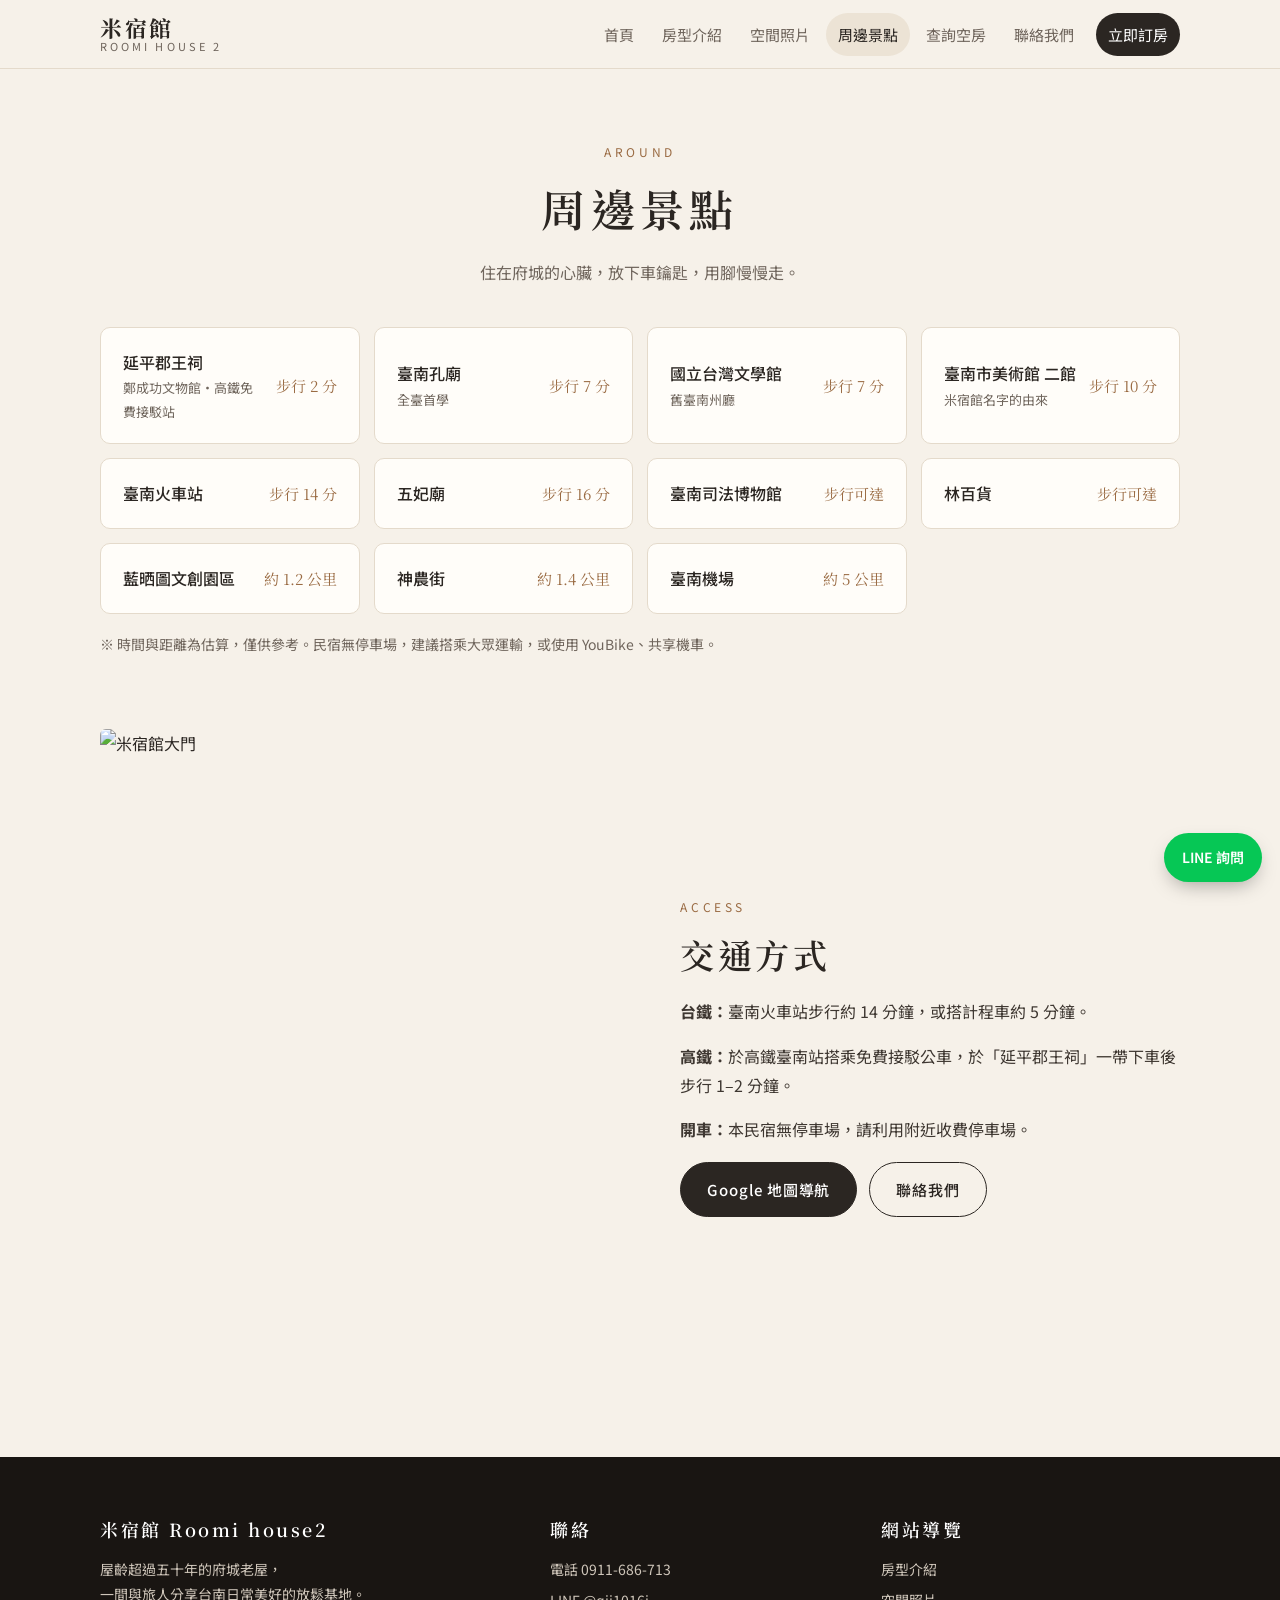
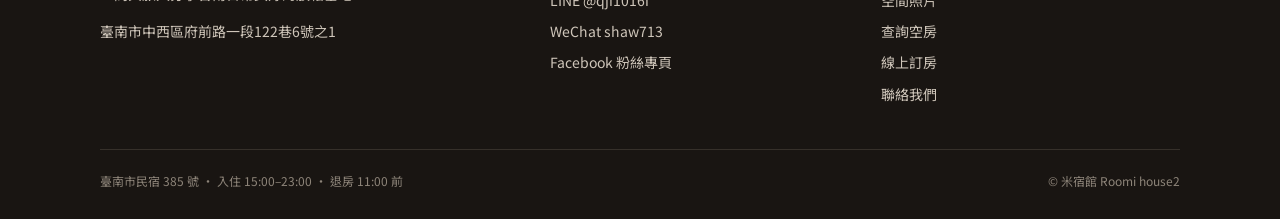
==== area.html @ dd99459d "Add Roomi house2 website" ====
<!DOCTYPE html>
<html lang="zh-Hant-TW">
<head>
<meta charset="utf-8">
<meta name="viewport" content="width=device-width, initial-scale=1">
<title>周邊景點｜米宿館 Roomi house2</title>
<meta name="description" content="米宿館周邊景點：延平郡王祠、孔廟、台灣文學館、臺南市美術館、林百貨，全程步行可達。">
<meta property="og:title" content="周邊景點｜米宿館 Roomi house2">
<meta property="og:description" content="米宿館周邊景點：延平郡王祠、孔廟、台灣文學館、臺南市美術館、林百貨，全程步行可達。">
<meta property="og:image" content="images/p03.jpg">
<link rel="icon" href="data:image/svg+xml,<svg xmlns='http://www.w3.org/2000/svg' viewBox='0 0 100 100'><rect width='100' height='100' rx='20' fill='%232b2622'/><text x='50' y='68' font-size='54' text-anchor='middle' fill='%23f6f1e9' font-family='serif'>米</text></svg>">
<link rel="preconnect" href="https://fonts.googleapis.com">
<link rel="preconnect" href="https://fonts.gstatic.com" crossorigin>
<link href="https://fonts.googleapis.com/css2?family=Noto+Sans+TC:wght@400;500;700&family=Noto+Serif+TC:wght@500;600&display=swap" rel="stylesheet">
<link rel="stylesheet" href="style.css">
<script type="application/ld+json">{"@context":"https://schema.org","@type":"LodgingBusiness","name":"米宿館 Roomi house2","telephone":"+886-911-686-713","address":{"@type":"PostalAddress","streetAddress":"府前路一段122巷6號之1","addressLocality":"中西區","addressRegion":"臺南市","addressCountry":"TW"},"checkinTime":"15:00","checkoutTime":"11:00","sameAs":["https://www.facebook.com/feng.misu2/","https://www.booking.com/hotel/tw/mi-su-guan-roomi-house2.zh-tw.html"]}</script>
</head>
<body>
<header class="site-header"><div class="wrap">
  <a class="brand" href="index.html"><b>米宿館</b><small>Roomi house 2</small></a>
  <button class="menu-btn" aria-label="選單">☰</button>
  <nav class="nav"><a href="index.html">首頁</a><a href="rooms.html">房型介紹</a><a href="gallery.html">空間照片</a><a href="area.html" class="active">周邊景點</a><a href="availability.html">查詢空房</a><a href="contact.html">聯絡我們</a><a class="cta" href="booking.html">立即訂房</a></nav>
</div></header>
<main>
<div class="page-head wrap"><span class="eyebrow">Around</span><h1>周邊景點</h1><p>住在府城的心臟，放下車鑰匙，用腳慢慢走。</p></div>
<div class="wrap"><div class="spots"><div class="spot"><div><b>延平郡王祠</b><small>鄭成功文物館・高鐵免費接駁站</small></div><span class="t">步行 2 分</span></div><div class="spot"><div><b>臺南孔廟</b><small>全臺首學</small></div><span class="t">步行 7 分</span></div><div class="spot"><div><b>國立台灣文學館</b><small>舊臺南州廳</small></div><span class="t">步行 7 分</span></div><div class="spot"><div><b>臺南市美術館 二館</b><small>米宿館名字的由來</small></div><span class="t">步行 10 分</span></div><div class="spot"><div><b>臺南火車站</b></div><span class="t">步行 14 分</span></div><div class="spot"><div><b>五妃廟</b></div><span class="t">步行 16 分</span></div><div class="spot"><div><b>臺南司法博物館</b></div><span class="t">步行可達</span></div><div class="spot"><div><b>林百貨</b></div><span class="t">步行可達</span></div><div class="spot"><div><b>藍晒圖文創園區</b></div><span class="t">約 1.2 公里</span></div><div class="spot"><div><b>神農街</b></div><span class="t">約 1.4 公里</span></div><div class="spot"><div><b>臺南機場</b></div><span class="t">約 5 公里</span></div></div>
<p class="note" style="margin-top:18px">※ 時間與距離為估算，僅供參考。民宿無停車場，建議搭乘大眾運輸，或使用 YouBike、共享機車。</p></div>
<section><div class="wrap split">
  <img src="images/p42.jpg" alt="米宿館大門" loading="lazy">
  <div class="story"><span class="eyebrow">Access</span><h2 class="sec-title">交通方式</h2>
    <p><b>台鐵：</b>臺南火車站步行約 14 分鐘，或搭計程車約 5 分鐘。</p>
    <p><b>高鐵：</b>於高鐵臺南站搭乘免費接駁公車，於「延平郡王祠」一帶下車後步行 1–2 分鐘。</p>
    <p><b>開車：</b>本民宿無停車場，請利用附近收費停車場。</p>
    <div class="btns" style="margin-top:18px"><a class="btn solid" href="https://www.google.com/maps/search/?api=1&query=臺南市中西區府前路一段122巷6號之1 米宿館" target="_blank" rel="noopener">Google 地圖導航</a><a class="btn" href="contact.html">聯絡我們</a></div>
  </div></div></section>
</main>
<footer class="site-footer"><div class="wrap">
  <div class="cols">
    <div><h4>米宿館 Roomi house2</h4>
      <p>屋齡超過五十年的府城老屋，<br>一間與旅人分享台南日常美好的放鬆基地。</p>
      <p style="margin-top:12px">臺南市中西區府前路一段122巷6號之1</p></div>
    <div><h4>聯絡</h4><ul>
      <li><a href="tel:0911686713">電話 0911-686-713</a></li>
      <li><a href="https://line.me/R/ti/p/@qji1016i" target="_blank" rel="noopener">LINE @qji1016i</a></li>
      <li>WeChat shaw713</li>
      <li><a href="https://www.facebook.com/feng.misu2/" target="_blank" rel="noopener">Facebook 粉絲專頁</a></li></ul></div>
    <div><h4>網站導覽</h4><ul>
      <li><a href="rooms.html">房型介紹</a></li><li><a href="gallery.html">空間照片</a></li>
      <li><a href="availability.html">查詢空房</a></li><li><a href="booking.html">線上訂房</a></li>
      <li><a href="contact.html">聯絡我們</a></li></ul></div>
  </div>
  <div class="bottom"><span>臺南市民宿 385 號 ・ 入住 15:00–23:00 ・ 退房 11:00 前</span><span>© 米宿館 Roomi house2</span></div>
</div></footer>
<a class="float-line" href="https://line.me/R/ti/p/@qji1016i" target="_blank" rel="noopener">LINE 詢問</a>
<script src="main.js"></script>
</body>
</html>
---- style.css ----
:root{
  --bg:#f6f1e9;--paper:#fffdf9;--ink:#2b2622;--muted:#6f655c;--line:#e4dacb;
  --wood:#9a6b43;--orange:#c9692a;--blue:#3d6a8a;--dark:#1f1b18;
  --serif:"Noto Serif TC",serif;--sans:"Noto Sans TC",-apple-system,"PingFang TC",sans-serif;
}
*{box-sizing:border-box;margin:0;padding:0}
html{scroll-behavior:smooth}
body{background:var(--bg);color:var(--ink);font-family:var(--sans);line-height:1.8;font-size:16px;-webkit-font-smoothing:antialiased}
img{max-width:100%;display:block}
a{color:inherit;text-decoration:none}
.wrap{max-width:1120px;margin:0 auto;padding:0 20px}

/* header */
.site-header{position:sticky;top:0;z-index:50;background:rgba(246,241,233,.94);backdrop-filter:blur(8px);border-bottom:1px solid var(--line)}
.site-header .wrap{display:flex;align-items:center;justify-content:space-between;height:68px}
.brand{display:flex;flex-direction:column;line-height:1.15}
.brand b{font-family:var(--serif);font-size:22px;letter-spacing:.12em}
.brand small{font-size:11px;letter-spacing:.28em;color:var(--muted);text-transform:uppercase}
.nav{display:flex;gap:4px;align-items:center}
.nav a{padding:8px 12px;font-size:15px;border-radius:999px;color:var(--muted);transition:.2s}
.nav a:hover,.nav a.active{color:var(--ink);background:#ece3d5}
.nav a.cta{background:var(--ink);color:#fff;margin-left:6px}
.nav a.cta:hover{background:var(--wood)}
.menu-btn{display:none;background:none;border:0;font-size:26px;cursor:pointer;color:var(--ink)}
@media(max-width:900px){
  .menu-btn{display:block}
  .nav{position:absolute;top:68px;left:0;right:0;flex-direction:column;align-items:stretch;background:var(--bg);border-bottom:1px solid var(--line);padding:10px 16px 16px;display:none}
  .nav.open{display:flex}
  .nav a{padding:12px 14px;border-radius:10px}
  .nav a.cta{margin:6px 0 0;text-align:center}
}

/* buttons */
.btns{display:flex;flex-wrap:wrap;gap:12px}
.btn{display:inline-flex;align-items:center;justify-content:center;gap:8px;padding:13px 26px;border-radius:999px;font-size:15px;font-weight:500;letter-spacing:.06em;border:1.5px solid var(--ink);cursor:pointer;transition:.2s;background:transparent;color:var(--ink);font-family:inherit}
.btn:hover{background:var(--ink);color:#fff}
.btn.solid{background:var(--ink);color:#fff}
.btn.solid:hover{background:var(--wood);border-color:var(--wood)}
.btn.light{border-color:#fff;color:#fff}
.btn.light:hover{background:#fff;color:var(--ink)}
.btn.light.solid{background:#fff;color:var(--ink)}
.btn.light.solid:hover{background:var(--bg)}
.btn.line{background:#06c755;border-color:#06c755;color:#fff}
.btn.line:hover{background:#05a948;border-color:#05a948}
.btn.block{width:100%}

/* hero */
.hero{position:relative;min-height:calc(100vh - 68px);display:flex;align-items:flex-end;color:#fff;overflow:hidden}
.hero img{position:absolute;inset:0;width:100%;height:100%;object-fit:cover}
.hero::after{content:"";position:absolute;inset:0;background:linear-gradient(180deg,rgba(0,0,0,.05) 30%,rgba(20,15,10,.72))}
.hero .wrap{position:relative;z-index:2;padding-bottom:72px;width:100%}
.hero .eyebrow{letter-spacing:.3em;font-size:13px;opacity:.9}
.hero h1{font-family:var(--serif);font-size:clamp(40px,7vw,76px);font-weight:600;letter-spacing:.12em;line-height:1.2;margin:10px 0 14px}
.hero p{font-size:clamp(16px,2vw,19px);max-width:560px;opacity:.95;margin-bottom:30px}

/* page head */
.page-head{padding:72px 0 40px;text-align:center}
.page-head .eyebrow{letter-spacing:.3em;font-size:12px;color:var(--wood);text-transform:uppercase}
.page-head h1{font-family:var(--serif);font-size:clamp(30px,4.5vw,44px);letter-spacing:.12em;margin:6px 0 10px;font-weight:600}
.page-head p{color:var(--muted);max-width:620px;margin:0 auto}

section{padding:72px 0}
.sec-title{font-family:var(--serif);font-size:clamp(26px,3.5vw,34px);letter-spacing:.1em;margin-bottom:12px;font-weight:600}
.sec-lead{color:var(--muted);max-width:640px;margin-bottom:36px}
.eyebrow{letter-spacing:.3em;font-size:12px;color:var(--wood);text-transform:uppercase;display:block;margin-bottom:6px}

/* split */
.split{display:grid;grid-template-columns:1.05fr 1fr;gap:56px;align-items:center}
.split img{border-radius:6px;aspect-ratio:4/5;object-fit:cover;width:100%}
@media(max-width:820px){.split{grid-template-columns:1fr;gap:28px}}
.story p{margin-bottom:16px;color:#3e3731}

/* stats */
.stats{display:grid;grid-template-columns:repeat(4,1fr);border-top:1px solid var(--line);border-bottom:1px solid var(--line)}
.stat{padding:28px 16px;text-align:center;border-right:1px solid var(--line)}
.stat:last-child{border-right:0}
.stat b{display:block;font-family:var(--serif);font-size:30px;font-weight:600}
.stat span{font-size:13px;color:var(--muted);letter-spacing:.08em}
@media(max-width:700px){.stats{grid-template-columns:repeat(2,1fr)}.stat:nth-child(2){border-right:0}.stat:nth-child(-n+2){border-bottom:1px solid var(--line)}}

/* cards */
.cards{display:grid;grid-template-columns:repeat(auto-fit,minmax(240px,1fr));gap:22px}
.card{background:var(--paper);border-radius:8px;overflow:hidden;border:1px solid var(--line);display:flex;flex-direction:column;transition:.25s}
.card:hover{transform:translateY(-3px);box-shadow:0 14px 30px -18px rgba(60,40,20,.35)}
.card img{aspect-ratio:4/3;object-fit:cover;width:100%}
.card .body{padding:20px 22px 24px;flex:1;display:flex;flex-direction:column}
.card h3{font-family:var(--serif);font-size:20px;letter-spacing:.08em;margin-bottom:4px}
.card .meta{font-size:13px;color:var(--muted);margin-bottom:12px}
.card p{font-size:14.5px;color:#4a423b;flex:1}
.tag{display:inline-block;width:10px;height:10px;border-radius:50%;margin-right:8px;vertical-align:1px}

/* dark band */
.band{background:var(--dark);color:#f1ebe2;text-align:center}
.band h2{font-family:var(--serif);font-size:clamp(26px,3.6vw,36px);letter-spacing:.12em;margin-bottom:10px;font-weight:600}
.band p{opacity:.8;margin-bottom:28px}
.band .btns{justify-content:center}

/* rooms page */
.room{display:grid;grid-template-columns:1.2fr 1fr;gap:44px;align-items:center;padding:48px 0;border-bottom:1px solid var(--line)}
.room:nth-child(even) .room-media{order:2}
.room-media{display:grid;grid-template-columns:2fr 1fr;gap:8px}
.room-media img{width:100%;height:100%;object-fit:cover;border-radius:4px;aspect-ratio:4/3}
.room-media .side{display:grid;gap:8px}
.room-media .side img{aspect-ratio:auto;height:100%}
.room h2{font-family:var(--serif);font-size:30px;letter-spacing:.1em;margin-bottom:6px;font-weight:600}
.room .specs{display:flex;flex-wrap:wrap;gap:8px;margin:14px 0 18px}
.room .specs span{font-size:13px;border:1px solid var(--line);background:var(--paper);padding:4px 12px;border-radius:999px}
.room p{color:#4a423b;margin-bottom:22px}
@media(max-width:820px){.room{grid-template-columns:1fr;gap:22px}.room:nth-child(even) .room-media{order:0}}
.amen{display:grid;grid-template-columns:repeat(auto-fit,minmax(200px,1fr));gap:12px 28px;list-style:none}
.amen li{padding:12px 0;border-bottom:1px dashed var(--line);font-size:15px}
.amen li::before{content:"—";color:var(--wood);margin-right:10px}

/* gallery */
.filters{display:flex;flex-wrap:wrap;gap:8px;justify-content:center;margin-bottom:30px}
.filters button{font-family:inherit;border:1px solid var(--line);background:var(--paper);padding:8px 18px;border-radius:999px;cursor:pointer;font-size:14px;color:var(--muted)}
.filters button.active{background:var(--ink);color:#fff;border-color:var(--ink)}
.masonry{columns:3 280px;column-gap:12px}
.masonry figure{break-inside:avoid;margin-bottom:12px;cursor:zoom-in;overflow:hidden;border-radius:4px;background:#e9e0d2}
.masonry img{width:100%;transition:transform .5s}
.masonry figure:hover img{transform:scale(1.04)}
.masonry figure.hide{display:none}
.lightbox{position:fixed;inset:0;background:rgba(15,12,10,.94);display:none;align-items:center;justify-content:center;z-index:100}
.lightbox.open{display:flex}
.lightbox img{max-width:92vw;max-height:86vh;border-radius:2px}
.lightbox button{position:absolute;background:none;border:0;color:#fff;font-size:38px;cursor:pointer;padding:16px;opacity:.8}
.lightbox button:hover{opacity:1}
.lb-close{top:8px;right:12px}.lb-prev{left:6px;top:50%;transform:translateY(-50%)}.lb-next{right:6px;top:50%;transform:translateY(-50%)}
.lb-count{position:absolute;bottom:18px;color:#ccc;font-size:14px;letter-spacing:.1em}

/* forms */
.panel{background:var(--paper);border:1px solid var(--line);border-radius:10px;padding:32px}
.form-grid{display:grid;grid-template-columns:1fr 1fr;gap:16px 18px}
.form-grid .full{grid-column:1/-1}
label{display:block;font-size:13px;color:var(--muted);margin-bottom:6px;letter-spacing:.05em}
input,select,textarea{width:100%;padding:12px 14px;border:1px solid var(--line);border-radius:8px;background:#fff;font-family:inherit;font-size:16px;color:var(--ink)}
input:focus,select:focus,textarea:focus{outline:2px solid var(--wood);outline-offset:-1px;border-color:transparent}
textarea{min-height:110px;resize:vertical}
@media(max-width:640px){.form-grid{grid-template-columns:1fr}.panel{padding:22px}}
.two-col{display:grid;grid-template-columns:1.3fr 1fr;gap:28px;align-items:start}
@media(max-width:860px){.two-col{grid-template-columns:1fr}}
.note{font-size:14px;color:var(--muted)}
.note li{margin:0 0 8px 18px}
.result{margin-top:20px;padding:18px;border-radius:8px;background:#f1e8da;display:none}
.result.show{display:block}
.result pre{white-space:pre-wrap;font-family:inherit;font-size:14.5px;margin:10px 0 14px}

/* steps */
.steps{display:grid;grid-template-columns:repeat(4,1fr);gap:16px;counter-reset:s}
.step{background:var(--paper);border:1px solid var(--line);border-radius:10px;padding:24px 20px;counter-increment:s}
.step::before{content:"0" counter(s);font-family:var(--serif);font-size:28px;color:var(--wood);display:block;margin-bottom:6px}
.step h3{font-size:17px;margin-bottom:6px}
.step p{font-size:14px;color:var(--muted)}
@media(max-width:860px){.steps{grid-template-columns:1fr 1fr}}
@media(max-width:520px){.steps{grid-template-columns:1fr}}

/* contact */
.contact-list{list-style:none}
.contact-list li{display:flex;gap:16px;padding:18px 0;border-bottom:1px solid var(--line);align-items:flex-start}
.contact-list .k{min-width:84px;font-size:13px;letter-spacing:.12em;color:var(--wood);padding-top:2px}
.contact-list .v{font-size:17px}
.contact-list .v small{display:block;font-size:13px;color:var(--muted)}
.map{width:100%;aspect-ratio:4/3;border:0;border-radius:10px;background:#e9e0d2}

/* area */
.spots{display:grid;grid-template-columns:repeat(auto-fit,minmax(250px,1fr));gap:14px}
.spot{background:var(--paper);border:1px solid var(--line);border-radius:10px;padding:20px 22px;display:flex;justify-content:space-between;gap:12px;align-items:center}
.spot b{font-size:16px;font-weight:500}
.spot small{display:block;color:var(--muted);font-size:13px}
.spot .t{font-family:var(--serif);color:var(--wood);white-space:nowrap;font-size:15px}

/* footer */
.site-footer{background:#191512;color:#cfc6ba;padding:56px 0 28px;font-size:14px}
.site-footer .cols{display:grid;grid-template-columns:1.4fr 1fr 1fr;gap:32px;margin-bottom:36px}
.site-footer h4{color:#fff;font-family:var(--serif);letter-spacing:.14em;font-size:18px;margin-bottom:12px;font-weight:600}
.site-footer a:hover{color:#fff}
.site-footer ul{list-style:none}
.site-footer li{margin-bottom:6px}
.site-footer .bottom{border-top:1px solid #36302a;padding-top:20px;font-size:12px;color:#8d8479;display:flex;justify-content:space-between;flex-wrap:wrap;gap:8px}
@media(max-width:760px){.site-footer .cols{grid-template-columns:1fr}}

/* floating */
.float-line{position:fixed;right:18px;bottom:18px;z-index:60;background:#06c755;color:#fff;border-radius:999px;padding:12px 18px;font-weight:600;font-size:14px;box-shadow:0 8px 20px -6px rgba(0,0,0,.35)}
.fade{opacity:0;transform:translateY(16px);transition:opacity .8s,transform .8s}
.fade.in{opacity:1;transform:none}
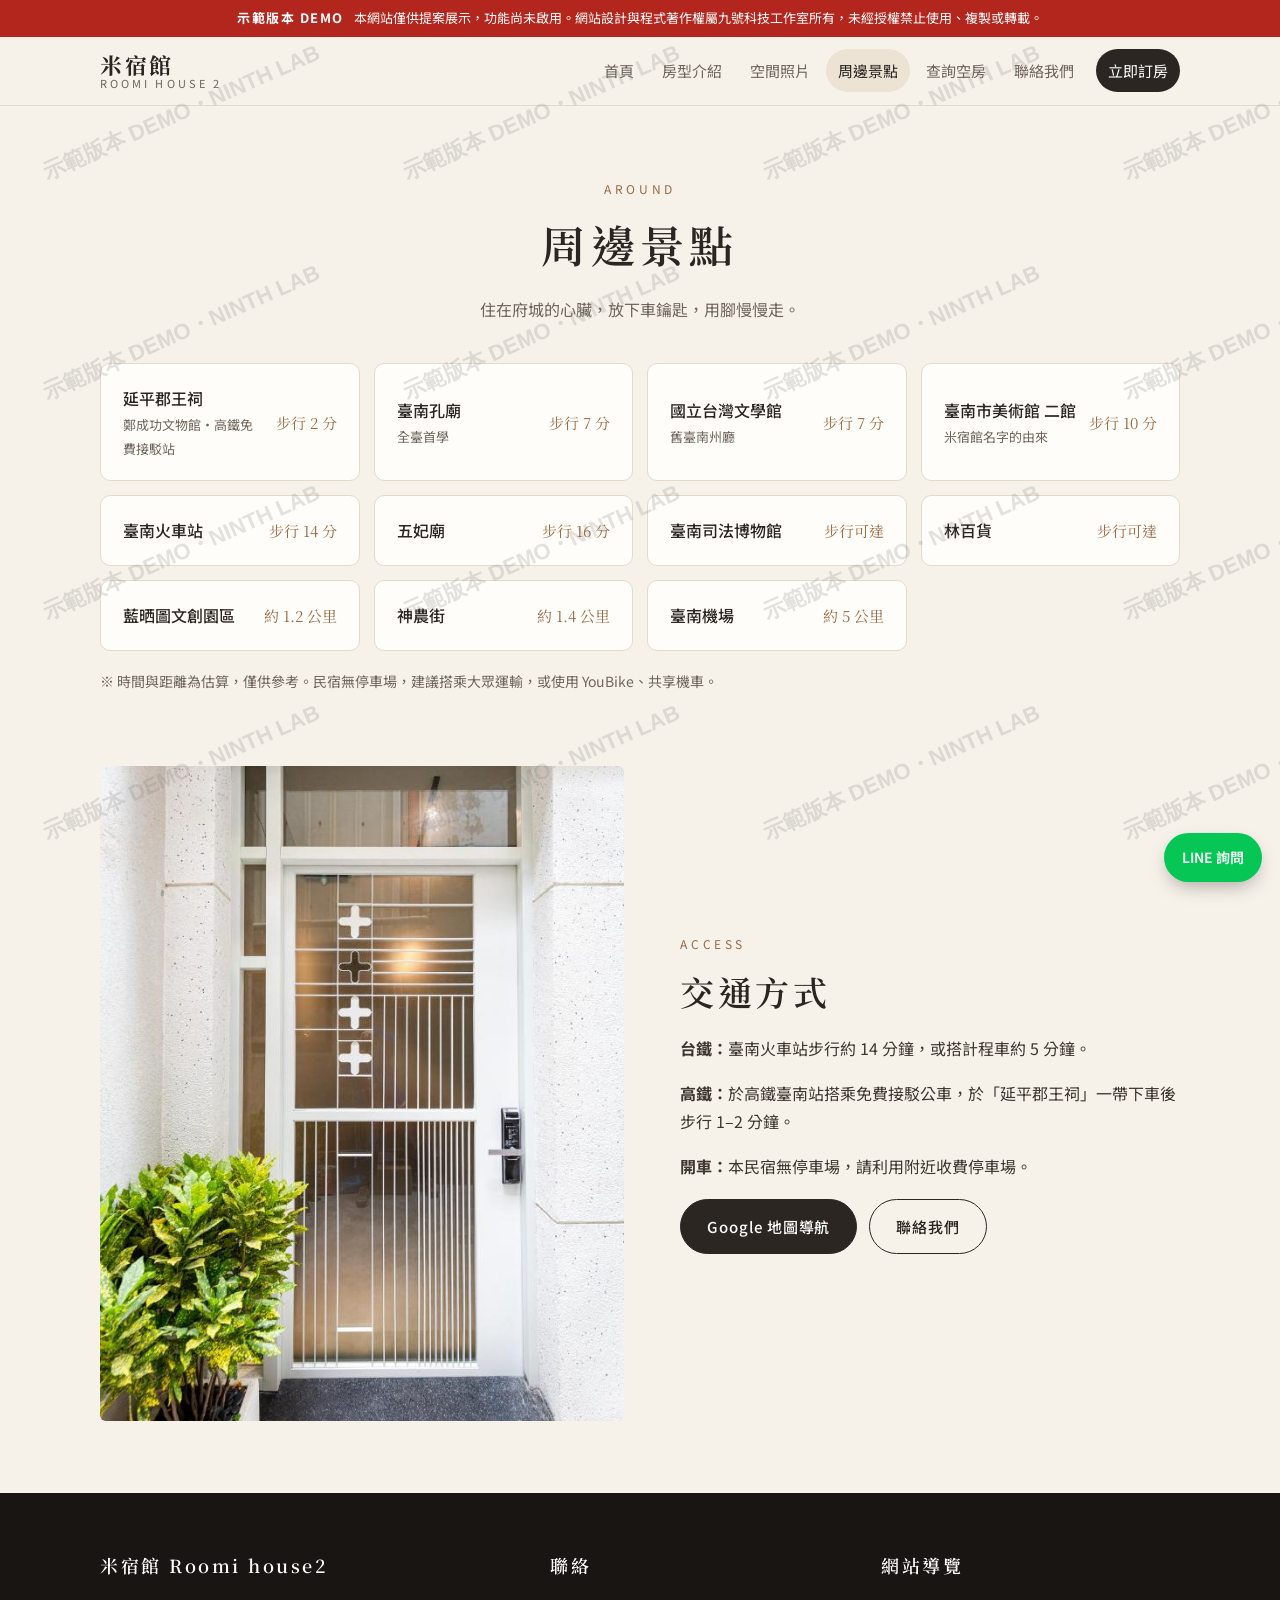
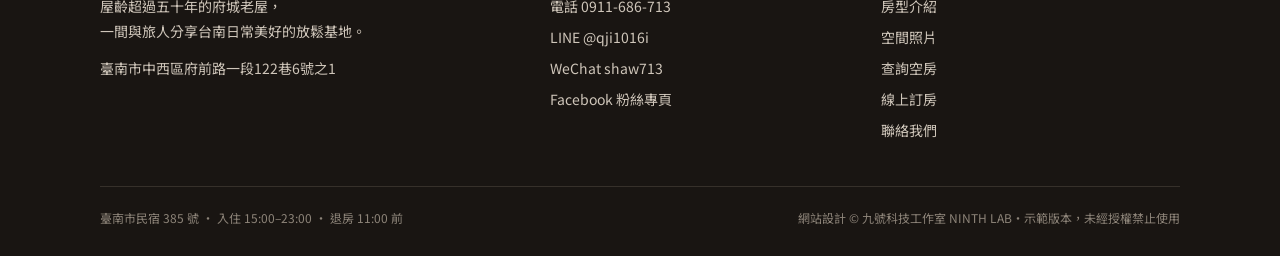
==== commit 18855d50: "Demo version: watermark, disclaimer, disable actions" ====
--- a/area.html
+++ b/area.html
@@ -2,6 +2,7 @@
 <html lang="zh-Hant-TW">
 <head>
 <meta charset="utf-8">
+<meta name="robots" content="noindex,nofollow">
 <meta name="viewport" content="width=device-width, initial-scale=1">
 <title>周邊景點｜米宿館 Roomi house2</title>
 <meta name="description" content="米宿館周邊景點：延平郡王祠、孔廟、台灣文學館、臺南市美術館、林百貨，全程步行可達。">
@@ -49,7 +50,7 @@
       <li><a href="availability.html">查詢空房</a></li><li><a href="booking.html">線上訂房</a></li>
       <li><a href="contact.html">聯絡我們</a></li></ul></div>
   </div>
-  <div class="bottom"><span>臺南市民宿 385 號 ・ 入住 15:00–23:00 ・ 退房 11:00 前</span><span>© 米宿館 Roomi house2</span></div>
+  <div class="bottom"><span>臺南市民宿 385 號 ・ 入住 15:00–23:00 ・ 退房 11:00 前</span><span>網站設計 © 九號科技工作室 NINTH LAB・示範版本，未經授權禁止使用</span></div>
 </div></footer>
 <a class="float-line" href="https://line.me/R/ti/p/@qji1016i" target="_blank" rel="noopener">LINE 詢問</a>
 <script src="main.js"></script>
--- a/style.css
+++ b/style.css
@@ -183,3 +183,25 @@
 .float-line{position:fixed;right:18px;bottom:18px;z-index:60;background:#06c755;color:#fff;border-radius:999px;padding:12px 18px;font-weight:600;font-size:14px;box-shadow:0 8px 20px -6px rgba(0,0,0,.35)}
 .fade{opacity:0;transform:translateY(16px);transition:opacity .8s,transform .8s}
 .fade.in{opacity:1;transform:none}
+
+/* v2 fixes */
+.hero .eyebrow{color:#f3e6d3}
+.masonry{columns:auto;display:grid;grid-template-columns:repeat(auto-fill,minmax(260px,1fr));gap:12px}
+.masonry figure{margin:0;aspect-ratio:4/3}
+.masonry img{width:100%;height:100%;object-fit:cover}
+
+/* ===== DEMO LOCK：提案示範版專用 ===== */
+body{-webkit-user-select:none;user-select:none;-webkit-touch-callout:none}
+input,textarea,select{-webkit-user-select:text;user-select:text}
+img{-webkit-user-drag:none}
+.demo-bar{background:#b3261e;color:#fff;font-size:13px;line-height:1.6;padding:8px 16px;display:flex;gap:4px 10px;justify-content:center;flex-wrap:wrap;text-align:center}
+.demo-bar b{letter-spacing:.12em}
+.demo-wm{position:fixed;inset:0;z-index:150;pointer-events:none;background-repeat:repeat}
+.demo-modal{position:fixed;inset:0;background:rgba(20,15,10,.62);display:none;align-items:center;justify-content:center;z-index:200;padding:16px}
+.demo-modal.open{display:flex}
+.demo-box{background:#fff;color:#2b2622;border-radius:12px;padding:28px 24px;max-width:380px;text-align:center}
+.demo-box b{font-size:20px;color:#b3261e;letter-spacing:.12em}
+.demo-box p{margin:10px 0;font-size:15px}
+.demo-box .demo-c{font-size:13px;color:#6f655c}
+.demo-box button{margin-top:8px;border:0;background:#2b2622;color:#fff;padding:10px 28px;border-radius:999px;font:inherit;cursor:pointer}
+@media print{body{display:none!important}}
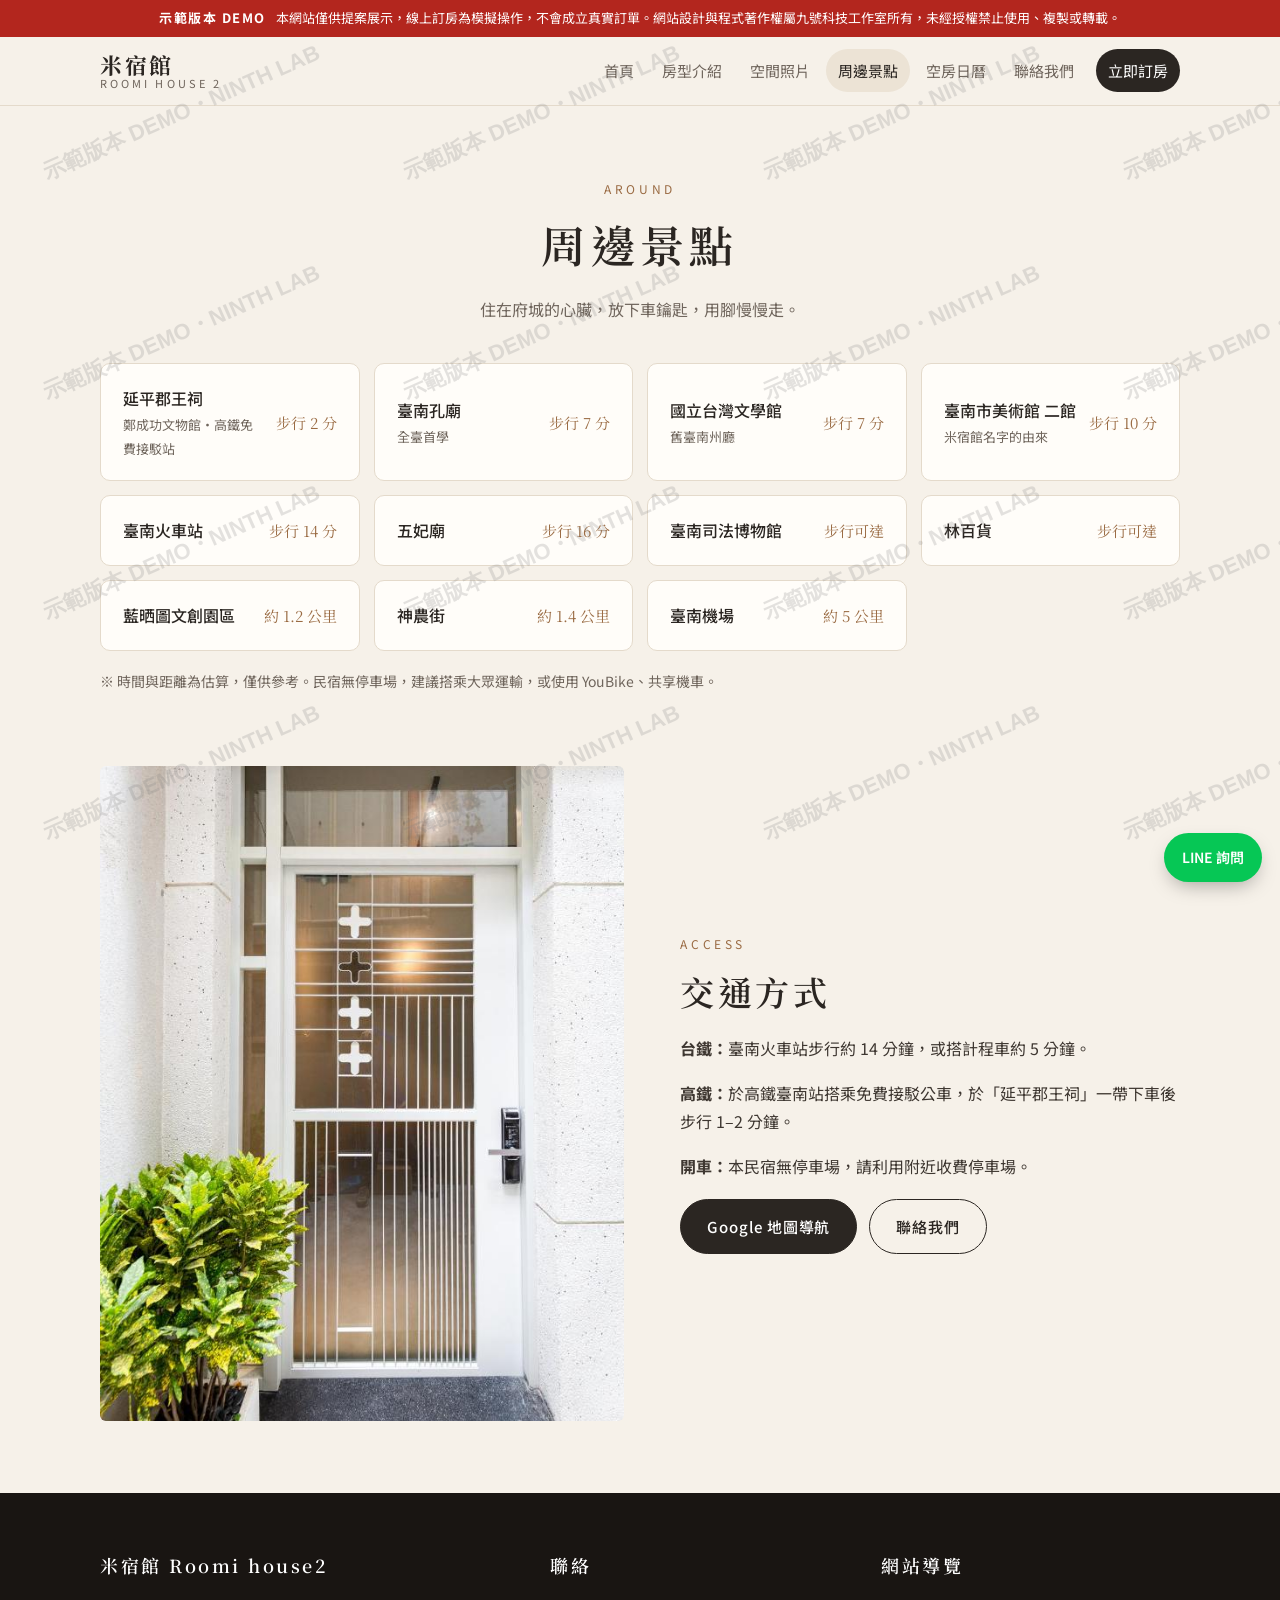
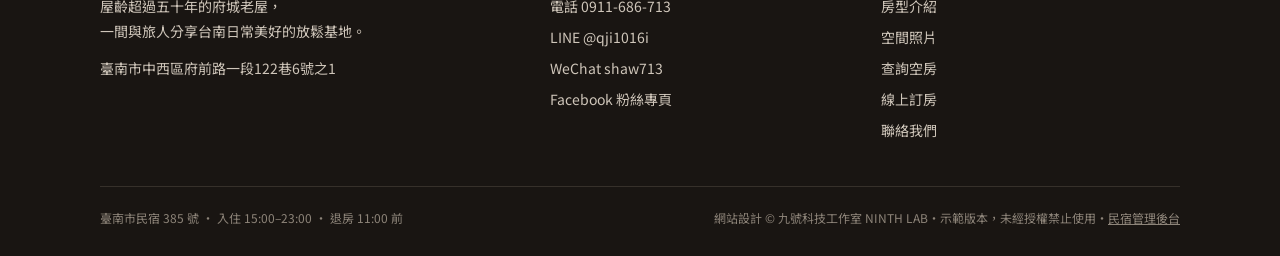
==== commit 36780ae0: "Add booking system: online booking, availability calendar, admin backend" ====
--- a/area.html
+++ b/area.html
@@ -20,7 +20,7 @@
 <header class="site-header"><div class="wrap">
   <a class="brand" href="index.html"><b>米宿館</b><small>Roomi house 2</small></a>
   <button class="menu-btn" aria-label="選單">☰</button>
-  <nav class="nav"><a href="index.html">首頁</a><a href="rooms.html">房型介紹</a><a href="gallery.html">空間照片</a><a href="area.html" class="active">周邊景點</a><a href="availability.html">查詢空房</a><a href="contact.html">聯絡我們</a><a class="cta" href="booking.html">立即訂房</a></nav>
+  <nav class="nav"><a href="index.html">首頁</a><a href="rooms.html">房型介紹</a><a href="gallery.html">空間照片</a><a href="area.html" class="active">周邊景點</a><a href="availability.html">空房日曆</a><a href="contact.html">聯絡我們</a><a class="cta" href="booking.html">立即訂房</a></nav>
 </div></header>
 <main>
 <div class="page-head wrap"><span class="eyebrow">Around</span><h1>周邊景點</h1><p>住在府城的心臟，放下車鑰匙，用腳慢慢走。</p></div>
@@ -50,9 +50,10 @@
       <li><a href="availability.html">查詢空房</a></li><li><a href="booking.html">線上訂房</a></li>
       <li><a href="contact.html">聯絡我們</a></li></ul></div>
   </div>
-  <div class="bottom"><span>臺南市民宿 385 號 ・ 入住 15:00–23:00 ・ 退房 11:00 前</span><span>網站設計 © 九號科技工作室 NINTH LAB・示範版本，未經授權禁止使用</span></div>
+  <div class="bottom"><span>臺南市民宿 385 號 ・ 入住 15:00–23:00 ・ 退房 11:00 前</span><span>網站設計 © 九號科技工作室 NINTH LAB・示範版本，未經授權禁止使用・<a href="admin.html">民宿管理後台</a></span></div>
 </div></footer>
 <a class="float-line" href="https://line.me/R/ti/p/@qji1016i" target="_blank" rel="noopener">LINE 詢問</a>
+<script src="store.js"></script>
 <script src="main.js"></script>
 </body>
 </html>
--- a/style.css
+++ b/style.css
@@ -205,3 +205,94 @@
 .demo-box .demo-c{font-size:13px;color:#6f655c}
 .demo-box button{margin-top:8px;border:0;background:#2b2622;color:#fff;padding:10px 28px;border-radius:999px;font:inherit;cursor:pointer}
 @media print{body{display:none!important}}
+
+/* ===== 訂房系統（前台） ===== */
+.card-media{position:relative}
+.card-media .badge-slot{position:absolute;left:12px;top:12px}
+.avail-badge{display:inline-block;font-size:12.5px;font-weight:500;padding:3px 11px;border-radius:999px;letter-spacing:.04em}
+.avail-badge.ok{background:#e6f1e7;color:#2f6b3a}
+.avail-badge.full{background:#f6e3df;color:#a23a2a}
+.room .badge-slot{margin-top:8px}
+.btn.sm{padding:8px 16px;font-size:14px}
+.btn[disabled]{opacity:.45;cursor:not-allowed;background:transparent!important;color:var(--ink)!important}
+
+.cal-tabs{display:flex;flex-wrap:wrap;gap:8px;margin-bottom:18px}
+.cal-tabs button{font-family:inherit;border:1px solid var(--line);background:var(--paper);padding:8px 16px;border-radius:999px;cursor:pointer;font-size:14px;color:var(--muted);display:inline-flex;align-items:center;gap:7px}
+.cal-tabs button i{width:9px;height:9px;border-radius:50%;display:inline-block}
+.cal-tabs button.active{background:var(--ink);color:#fff;border-color:var(--ink)}
+.cal-layout{display:grid;grid-template-columns:1.6fr 1fr;gap:22px;align-items:start}
+@media(max-width:900px){.cal-layout{grid-template-columns:1fr}}
+.cal-head{display:flex;align-items:center;justify-content:space-between;margin-bottom:14px}
+.cal-head h2{font-family:var(--serif);font-size:22px;letter-spacing:.1em;font-weight:600}
+.cal-head button{width:40px;height:40px;border-radius:50%;border:1px solid var(--line);background:#fff;font-size:22px;cursor:pointer;color:var(--ink)}
+.cal-head button:disabled{opacity:.3;cursor:default}
+.cal{display:grid;grid-template-columns:repeat(7,1fr);gap:6px}
+.cal .dow{text-align:center;font-size:12.5px;color:var(--muted);padding:4px 0}
+.cal .day{min-height:68px;border-radius:8px;border:1px solid var(--line);background:#fff;padding:6px 4px;display:flex;flex-direction:column;align-items:center;justify-content:center;gap:2px;font-family:inherit;color:var(--ink);cursor:pointer;transition:.15s}
+.cal .day b{font-size:15px;font-weight:500;font-variant-numeric:tabular-nums}
+.cal .day span{font-size:11.5px;white-space:nowrap}
+.cal .day.ok span{color:#2f6b3a}
+.cal .day.full{background:#f5efe8;border-color:#efe5d8}
+.cal .day.full span{color:#a23a2a}
+.cal .day.ok:hover{border-color:var(--wood)}
+.cal .day.today{box-shadow:inset 0 0 0 2px var(--wood)}
+.cal .day.picked{background:var(--ink);color:#fff;border-color:var(--ink)}
+.cal .day.picked span{color:#f1e3cf}
+.cal .day.past,.cal .day.blank{background:transparent;border-color:transparent;color:#c6bcb0;cursor:default}
+@media(max-width:520px){.cal{gap:3px}.cal .day{min-height:54px}.cal .day span{font-size:10px}}
+.cal-foot{display:flex;flex-wrap:wrap;gap:16px;margin-top:16px;font-size:13px;color:var(--muted);align-items:center}
+.cal-foot .lg{display:inline-block;width:12px;height:12px;border-radius:3px;margin-right:6px;vertical-align:-1px;border:1px solid var(--line)}
+.cal-foot .lg.ok{background:#fff}.cal-foot .lg.full{background:#f5efe8}
+.cal-foot .live{margin-left:auto;display:inline-flex;align-items:center;gap:7px}
+.cal-foot .live i{width:8px;height:8px;border-radius:50%;background:#3a9a4f;animation:pulse 1.8s infinite}
+.cal-foot .live em{font-style:normal}
+@keyframes pulse{0%{box-shadow:0 0 0 0 rgba(58,154,79,.5)}100%{box-shadow:0 0 0 8px rgba(58,154,79,0)}}
+.day-panel h3{font-family:var(--serif);font-size:20px;letter-spacing:.06em;margin-bottom:12px}
+.day-room{display:flex;align-items:center;gap:12px;padding:12px 0;border-bottom:1px dashed var(--line)}
+.day-room>i{width:10px;height:10px;border-radius:50%;flex:none}
+.day-room>div{flex:1}
+.day-room small{display:block;color:var(--muted);font-size:12.5px}
+.day-room.is-full{opacity:.55}
+.full-tag{font-size:13px;color:#a23a2a}
+.day-panel .more{display:block;margin-top:14px;font-size:14px;color:var(--wood)}
+
+.bk-progress{display:flex;list-style:none;gap:8px;margin-bottom:22px;counter-reset:p}
+.bk-progress li{flex:1;counter-increment:p;font-size:14px;color:var(--muted);padding-top:10px;border-top:3px solid var(--line)}
+.bk-progress li::before{content:counter(p) ". "}
+.bk-progress li.on{color:var(--ink);border-color:var(--wood);font-weight:500}
+.bk-search{display:grid;grid-template-columns:1fr 1fr 1fr auto;gap:16px;align-items:end;margin-bottom:20px}
+.bk-n{text-align:center;padding-bottom:8px;white-space:nowrap}.bk-n span{font-size:13px;color:var(--muted);margin-right:6px}.bk-n b{font-family:var(--serif);font-size:24px}
+@media(max-width:760px){.bk-search{grid-template-columns:1fr 1fr}.bk-n{text-align:left}}
+.bk-rooms{display:grid;gap:14px}
+.bk-room{display:grid;grid-template-columns:180px 1fr auto;gap:18px;align-items:center;background:var(--paper);border:1px solid var(--line);border-radius:10px;padding:12px}
+.bk-room img{width:100%;aspect-ratio:4/3;object-fit:cover;border-radius:6px}
+.bk-room h3{font-family:var(--serif);font-size:20px;letter-spacing:.06em;display:flex;align-items:center;gap:8px}
+.bk-room h3 i{width:10px;height:10px;border-radius:50%}
+.bk-room p{color:var(--muted);font-size:14px;margin:2px 0 8px}
+.bk-room .left{font-size:13px;padding:2px 10px;border-radius:999px}
+.bk-room .left.ok{background:#e6f1e7;color:#2f6b3a}.bk-room .left.full{background:#f6e3df;color:#a23a2a}
+.bk-room-price{text-align:right;display:flex;flex-direction:column;gap:6px;align-items:flex-end;padding-right:8px}
+.bk-room-price small{color:var(--muted);font-size:12.5px}.bk-room-price b{font-family:var(--serif);font-size:22px;font-variant-numeric:tabular-nums}
+.bk-room.off{opacity:.6}
+.bk-room.sel{border-color:var(--wood);box-shadow:0 0 0 2px rgba(154,107,67,.25)}
+@media(max-width:640px){.bk-room{grid-template-columns:110px 1fr}.bk-room-price{grid-column:1/-1;flex-direction:row;align-items:center;justify-content:space-between;padding:0}}
+.bk-summary{display:grid;grid-template-columns:110px 1fr;gap:14px;align-items:center}
+.bk-summary img{width:100%;aspect-ratio:4/3;object-fit:cover;border-radius:6px}
+.bk-summary p{font-size:14px;color:var(--muted)}
+.bk-summary .sum-total{grid-column:1/-1;display:flex;justify-content:space-between;border-top:1px solid var(--line);padding-top:12px}
+.bk-summary .sum-total b{font-family:var(--serif);font-size:22px}
+.agree{display:flex;gap:8px;align-items:center;font-size:14px;color:var(--ink)}
+.agree input{width:auto}
+.err{color:#a23a2a;font-size:14px;min-height:1em}
+.bk-done{text-align:center;max-width:640px;margin:0 auto;padding:40px 28px}
+.done-mark{width:64px;height:64px;border-radius:50%;background:#2f6b3a;color:#fff;font-size:32px;line-height:64px;margin:0 auto 14px}
+.bk-done h2{font-family:var(--serif);font-size:28px;letter-spacing:.1em;margin-bottom:10px}
+.done-id{font-family:var(--serif);font-size:26px;letter-spacing:.08em;margin:2px 0 20px}
+.done-grid{display:grid;grid-template-columns:repeat(4,1fr);gap:10px;margin-bottom:18px;text-align:left}
+.done-grid div{background:var(--bg);border-radius:8px;padding:10px 12px}.done-grid span{display:block;font-size:12px;color:var(--muted)}
+@media(max-width:560px){.done-grid{grid-template-columns:1fr 1fr}}
+.demo-note{background:#fbeeea;color:#8f2f22;border-radius:8px;padding:10px 14px;font-size:13.5px;margin:14px 0 20px}
+.site-footer .bottom a{text-decoration:underline}
+.bk-search>div,.form-grid>div{min-width:0}
+input[type=date]{min-width:0;max-width:100%;-webkit-appearance:none;appearance:none}
+@media(max-width:520px){.bk-progress li{font-size:12.5px}.bk-search{gap:12px}}
